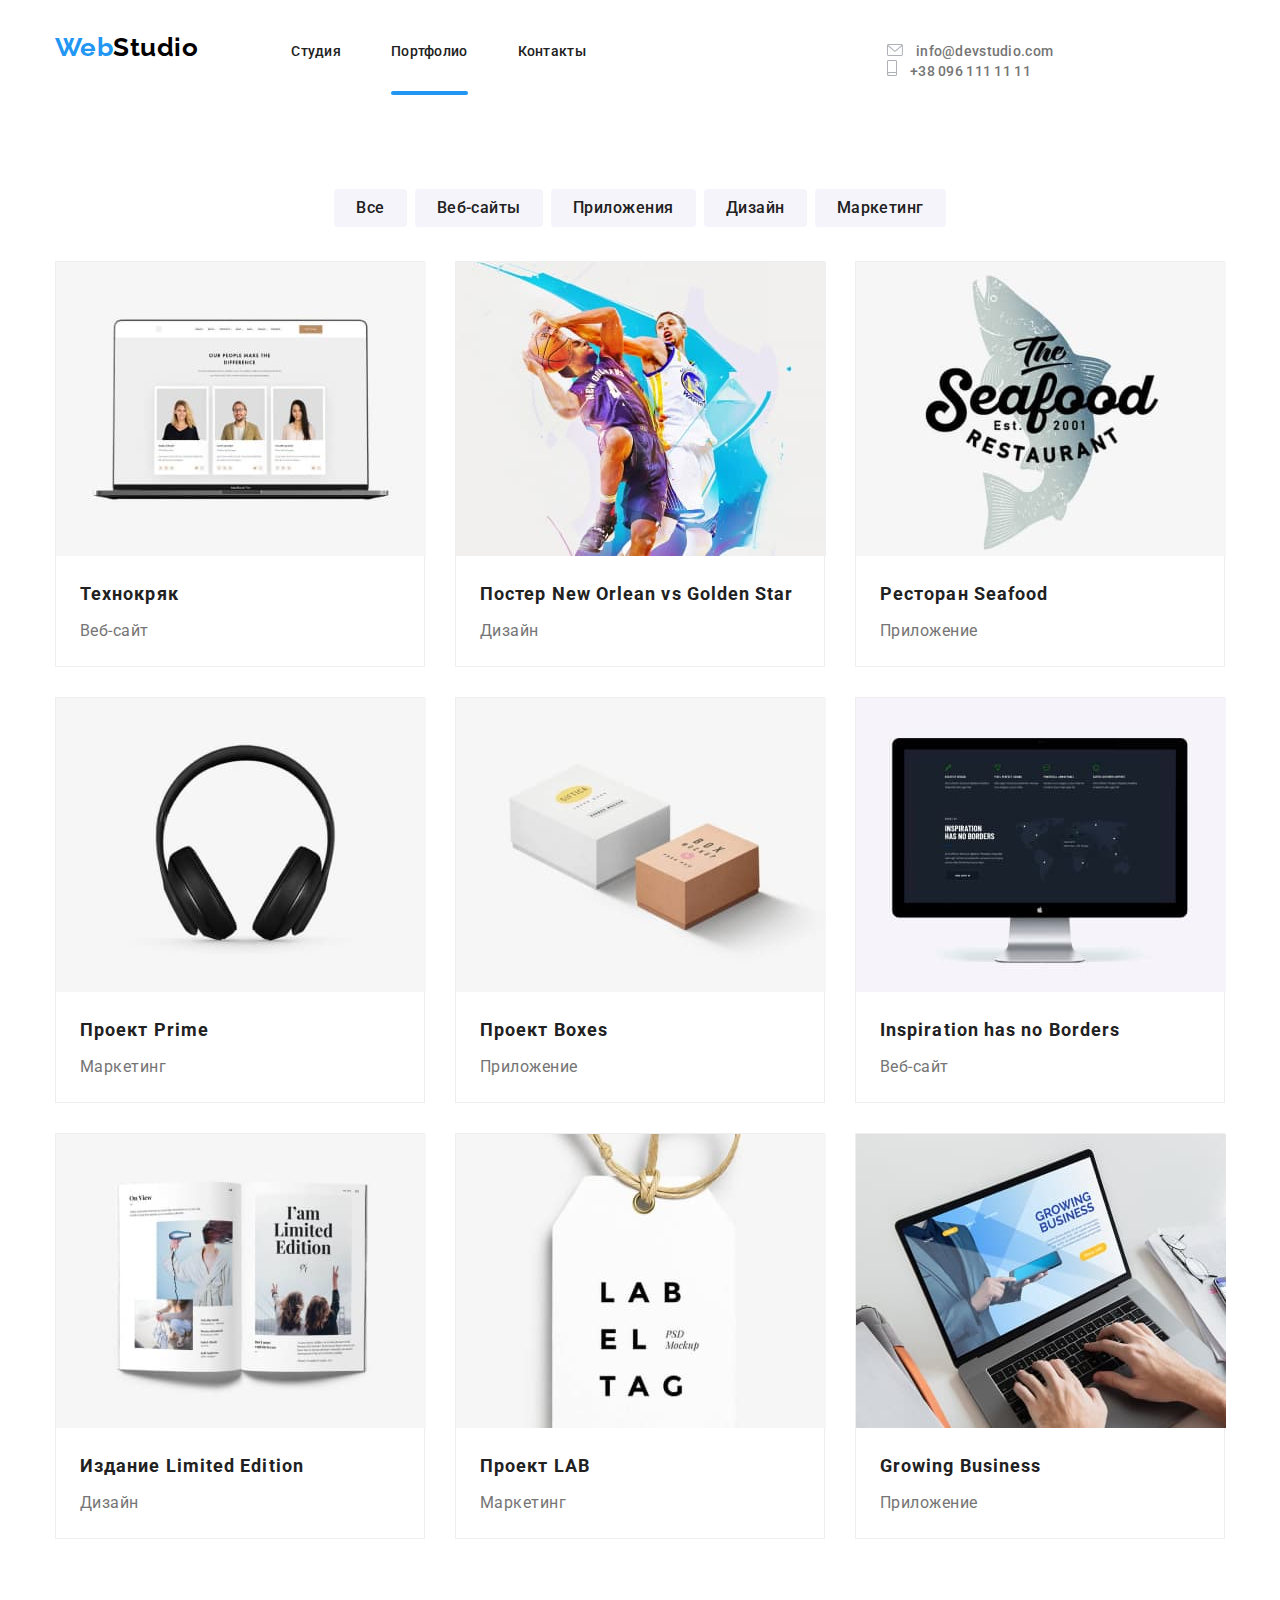
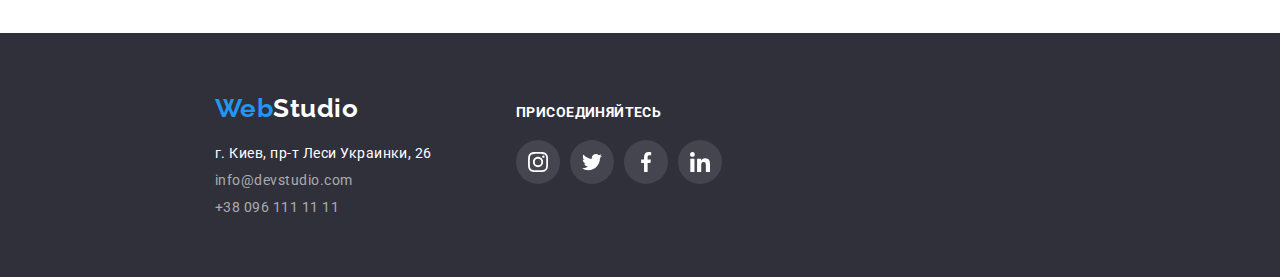
==== portfolio.html @ b7d872df "дз5" ====
<!DOCTYPE html>
<html lang="ru">
  <head>
    <meta charset="UTF-8" />
    <meta name="viewport" content="width=device-width, initial-scale=1.0" />
    <title>Портфолио</title>
    <link
      href="https://fonts.googleapis.com/css2?family=Raleway:wght@700&family=Roboto:wght@400;500;700;900&display=swap"
      rel="stylesheet"
    />
    <link
      rel="stylesheet"
      href="https://cdnjs.cloudflare.com/ajax/libs/modern-normalize/1.0.0/modern-normalize.css"
    />
    <link rel="stylesheet" href="./css/style.css" />
  </head>
  <body>
    <!--Шапка-->
    <header class="page-header">
      <div class="container">
        <nav class="main-nav">
          <a href="./index.html" class="header-logo" lang="en">
            <span class="logo">Web</span>Studio</a
          >
          <!--Навигация-->
          <ul class="site-nav">
            <li class="item">
              <a href="./index.html" class="link">Студия</a>
            </li>
            <li class="item">
              <a href="./portfolio.html" class="current-link">Портфолио</a>
            </li>
            <li class="item"><a href="" class="link">Контакты</a></li>
          </ul>
          <!--Контакты-->
          <ul class="contacts">
            <li class="contacts-list">
              <a href="mailto:info@devstudio.com" class="link">
                <svg class="icon-contacts-envelope">
                  <use href="./img/sprite.svg#icon-envelope"></use>
                </svg>
                info@devstudio.com</a
              >
            </li>
            <li class="contacts-list">
              <a href="tel:+380961111111" class="link">
                <svg class="icon-contacts-smartphone">
                  <use href="./img/sprite.svg#icon-smartphone"></use>
                </svg>
                +38 096 111 11 11</a
              >
            </li>
          </ul>
        </nav>
      </div>
    </header>
    <main>
      <section>
        <div class="container-portfolio">
          <!--фильтр-->
          <h1 hidden>Портфолио</h1>
          <ul class="button-list">
            <li class="button-list-item">
              <button type="button" class="portfolio-butten">Все</button>
            </li>
            <li class="button-list-item">
              <button type="button" class="portfolio-butten">Веб-сайты</button>
            </li>
            <li class="button-list-item">
              <button type="button" class="portfolio-butten">Приложения</button>
            </li>
            <li class="button-list-item">
              <button type="button" class="portfolio-butten">Дизайн</button>
            </li>
            <li class="button-list-item">
              <button type="button" class="portfolio-butten">Маркетинг</button>
            </li>
          </ul>
          <!--Работы-->
          <ul class="portfolio-list">
            <li class="portfolio-item">
              <a class="portfolio-link" href=""
                ><img src="./img/portfolio/tehno.jpg" alt="ноутбук" />
                <h2 class="portfolio-title">Технокряк</h2>
                <p class="portfolio-description">Веб-сайт</p></a
              >
            </li>
            <li class="portfolio-item">
              <a class="portfolio-link" href=""
                ><img
                  src="./img/portfolio/basket.jpg"
                  alt="два баскетболиста"
                />
                <h2 class="portfolio-title">
                  Постер<span lang="en"> New Orlean vs Golden Star</span>
                </h2>
                <p class="portfolio-description">Дизайн</p>
              </a>
            </li>
            <li class="portfolio-item">
              <a class="portfolio-link" href=""
                ><img
                  src="./img/portfolio/seafood.jpg"
                  alt="логотип ретсторана"
                />
                <h2 class="portfolio-title">Ресторан Seafood</h2>
                <p class="portfolio-description">Приложение</p>
              </a>
            </li>
            <li class="portfolio-item">
              <a class="portfolio-link" href=""
                ><img src="./img/portfolio/prime.jpg" alt="наушники" />
                <h2 class="portfolio-title">
                  Проект <span lang="en">Prime</span>
                </h2>
                <p class="portfolio-description">Маркетинг</p></a
              >
            </li>
            <li class="portfolio-item">
              <a class="portfolio-link" href=""
                ><img src="./img/portfolio/boxes.jpg" alt="2 коробки" />
                <h2 class="portfolio-title">
                  Проект <span lang="en">Boxes</span>
                </h2>
                <p class="portfolio-description">Приложение</p></a
              >
            </li>
            <li class="portfolio-item">
              <a class="portfolio-link" href=""
                ><img src="./img/portfolio/borders.jpg" alt="imac" />
                <h2 class="portfolio-title">
                  <span lang="en">Inspiration has no Borders</span>
                </h2>
                <p class="portfolio-description">Веб-сайт</p></a
              >
            </li>
            <li class="portfolio-item">
              <a class="portfolio-link" href=""
                ><img src="./img/portfolio/limited.jpg" alt="журнал" />
                <h2 class="portfolio-title">
                  Издание <span lang="en">Limited Edition</span>
                </h2>
                <p class="portfolio-description">Дизайн</p></a
              >
            </li>
            <li class="portfolio-item">
              <a class="portfolio-link" href=""
                ><img src="./img/portfolio/lab.jpg" alt="ярлык" />
                <h2 class="portfolio-title">Проект LAB</h2>
                <p class="portfolio-description">Маркетинг</p></a
              >
            </li>
            <li class="portfolio-item">
              <a class="portfolio-link" href=""
                ><img
                  src="./img/portfolio/growing.jpg"
                  alt="работа за ноутбуком"
                />
                <h2 class="portfolio-title">
                  <span lang="en">Growing Business</span>
                </h2>
                <p class="portfolio-description">Приложение</p></a
              >
            </li>
          </ul>
        </div>
      </section>
    </main>
    <!--адрес-->
    <footer class="footer">
      <div>
        <a href="./index.html" class="footer-logo" lang="en">
          <span class="logo-web">Web</span>Studio</a
        >
        <address>
          <ul class="contacts-footer">
            <li class="footer-list">
              <a
                href="https://goo.gl/maps/JRe7u6xurZRfVsGd8"
                target="_blank"
                class="link-adress"
                >г. Киев, пр-т Леси Украинки, 26
              </a>
            </li>
            <li class="footer-list">
              <a href="mailto:info@devstudio.com" class="link"
                >info@devstudio.com</a
              >
            </li>
            <li class="footer-list">
              <a href="tel:+380961111111" class="link">+38 096 111 11 11</a>
            </li>
          </ul>
        </address>
      </div>
      <div class="div-footer-social">
        <h2 class="footer-title">ПРИСОЕДИНЯЙТЕСЬ</h2>
        <ul class="footer-icon-list">
          <li class="footer-icon-item">
            <a href="" class="footer-icon-link">
              <svg class="footer-icon">
                <use href="./img/sprite.svg#instagram"></use></svg
            ></a>
          </li>
          <li class="footer-icon-item">
            <a href="" class="footer-icon-link">
              <svg class="footer-icon">
                <use href="./img/sprite.svg#twitter"></use></svg
            ></a>
          </li>
          <li class="footer-icon-item">
            <a href="" class="footer-icon-link">
              <svg class="footer-icon">
                <use href="./img/sprite.svg#facebook"></use></svg
            ></a>
          </li>
          <li class="footer-icon-item">
            <a href="" class="footer-icon-link">
              <svg class="footer-icon">
                <use href="./img/sprite.svg#linkedin"></use></svg
            ></a>
          </li>
        </ul>
      </div>
    </footer>
  </body>
</html>
---- css/style.css ----
*,
*::before,
*::after {
  margin: 0;
  padding: 0;
}

:root {
  --primary-text-color: #757575;
  --title-text-color: #212121;
  --secondary-text-color: #2196f3;
  --primary-white-color: #ffffff;
}

body {
  background-color: var(--primary-white-color);
  color: var(--primary-text-color);
  font-family: Roboto, sans-serif;
  letter-spacing: 0.03em;
  font-style: normal;
}

img {
  display: block;
}

.container {
  margin-left: auto;
  margin-right: auto;
  width: 1200px;
  padding-left: 15px;
  padding-right: 15px;

  /* outline: 2px solid red; */
}

/* header */
.page-header {
  display: flex;
  padding-bottom: 0px;
  padding-top: 32px;
  /* padding-top: 24px;
  padding-bottom: 25px;
  padding-left: 0px;
  padding-right: 0px; */
}

.main-nav {
  display: flex;
  align-items: baseline;
}

.logo {
  color: var(--secondary-text-color);
  text-decoration: none;
}
.header-logo {
  /* display: block; */
  color: #000000;
  text-decoration: none;
  font-family: Raleway, sans-serif;
  font-weight: 700;
  font-size: 26px;
  line-height: 1.19;
  /* padding-bottom: 21px; */
}

.site-nav .link {
  display: block;
  /* padding-bottom: 32px;
  padding-top: 32px; */

  color: var(--title-text-color);
  text-decoration: none;
}

.site-nav .item {
  margin-right: 50px;
}
.site-nav .item:last-child {
  margin-right: 0px;
}

.site-nav {
  list-style-type: none;
  letter-spacing: 0.02em;
  font-weight: 500;
  font-size: 14px;
  line-height: 1.14;
  display: flex;

  margin-left: 93px;
  margin-right: 301px;
}

.site-nav .link:hover,
.site-nav .link:focus {
  color: var(--secondary-text-color);
}
.current-link:hover,
.current-link:focus {
  color: var(--secondary-text-color);
}
.current-link {
  display: block;
  /* padding-bottom: 32px;
  padding-top: 32px; */

  color: var(--title-text-color);
  text-decoration: none;
}
.current-link::after {
  display: block;
  content: '';
  background-color: var(--secondary-text-color);
  /* width: 48px; */
  height: 4px;
  margin-top: 31px;
  padding: 0px;
  border-radius: 2px;
}

.contacts .link {
  color: var(--primary-text-color);
  text-decoration: none;
  font-style: normal;
}

.contacts {
  display: flex;
  flex-wrap: wrap;
  align-items: baseline;
  /* align-items: center; */

  list-style-type: none;
  letter-spacing: 0.02em;
  font-weight: 500;
  font-size: 14px;
  line-height: 1.14;
  list-style: none;
  /* padding-bottom: 32px; */
}

.icon-contacts-envelope {
  margin-right: 10px;
  width: 16px;
  height: 12px;
  border: none;
  fill: #afb1b8;
}

.icon-contacts-smartphone {
  margin-right: 10px;
  width: 10px;
  height: 16px;
  fill: #afb1b8;
}

.link:hover .icon-contacts-envelope {
  fill: var(--secondary-text-color);
}
.link:hover .icon-contacts-smartphone {
  fill: var(--secondary-text-color);
}
.contacts .link:hover,
.contacts .link:focus {
  color: var(--secondary-text-color);
}

.contacts-list {
  margin-right: 30px;
}
.contacts-list:last-child {
  margin-right: 0px;
}

/* hero */
.container-hero {
  max-width: 1600px;
  height: 600px;
  margin-left: auto;
  margin-right: auto;
  /* background-color: #2f303a; */
  text-align: center;
  padding-top: 200px;
  padding-right: 452px;
  padding-bottom: 200px;
  padding-left: 452px;
  background-image: linear-gradient(
      to right,
      rgba(47, 48, 58, 0.4),
      rgba(47, 48, 58, 0.4)
    ),
    url('../img/hero/hero.jpg');
  background-repeat: no-repeat;
  background-position: center;
}

/* .hero {
  background-image: url(./img/hero/hero.jpg);
} */

.hero-button {
  font-family: Roboto, sans-serif;
  font-style: normal;
  font-weight: 700;
  font-size: 16px;
  line-height: 1.875;
  background-color: var(--secondary-text-color);
  color: var(--primary-white-color);
  letter-spacing: 0.06em;
  box-shadow: 0px 4px 4px rgba(0, 0, 0, 0.15);

  border-radius: 4px;
  padding: 10px 32px;
  border: 0px;

  min-width: 136px;
  min-height: 30px;
}

/* modal */

.backdrop {
  position: fixed;
  background-color: rgba(0, 0, 0, 0.2);
  width: 100%;
  height: 100%;
  top: 0;
  left: 0;
}
.backdrop.is-hidden {
  opacity: 0;
  pointer-events: none;
}

.modal {
  position: absolute;
  width: 528px;
  height: 581px;
  background-color: #ffffff;
  top: 50%;
  left: 50%;
  transform: translate(-50%, -50%);
}

/* .backdrop {
  position: fixed;
  top: 0;
  left: 0;
  width: 100%;
  height: 100%;
  background-color: rgba(255, 165, 0, 0.5);
}
.backdrop.is-hidden {
  opacity: 0;
  pointer-events: none;
}
.modal {
  position: absolute;
  top: 50%;
  left: 50%;
  transform: translate(-50%, -50%);

  min-height: 300px;
  min-width: 400px;
  padding: 15px;

  background-color: #fff;
} */

.hero-title {
  color: var(--primary-white-color);
  letter-spacing: 0.06em;
  font-size: 44px;
  line-height: 1.363;
  font-weight: 900;
  text-align: center;
  text-transform: uppercase;

  margin-top: 0px;
  margin-bottom: 30px;
}

/*.hero-button:hover,
.hero-button:focus {
  color: var(--primary-white-color);
  background-color: var(--secondary-text-color);
}*/

/* features */
.features {
  padding-top: 94px;
  padding-bottom: 94px;
}

.features-title {
  color: var(--title-text-color);
  font-weight: 700;
  font-size: 14px;
  line-height: 1.14;
  text-transform: uppercase;
  padding-top: 30px;
}
.features-text {
  font-weight: 400;
  font-size: 14px;
  line-height: 1.7;
}

.features-list {
  list-style-type: none;
  display: flex;
}

/* .features-icon-div {
  display: flex;
  justify-content: center;
  align-items: center;
  width: 270px;
  height: 120px;
  background-color: #f5f4fa;
  border-radius: 4px;
} */
/* .icon-features {
  width: 70px;
  height: 70px;
} */
.features-item::before {
  display: block;
  content: '';
  width: 270px;
  height: 120px;
  background-color: #f5f4fa;
  border-radius: 4px;
  background-image: url(../img/features/antenna.svg);
}

.features-item.antenna::before {
  display: block;
  content: '';
  width: 270px;
  height: 120px;
  background-color: #f5f4fa;
  border-radius: 4px;
  background-image: url(../img/features/antenna.svg);
  background-repeat: no-repeat;
  background-position: center;
}
.features-item.clock::before {
  display: block;
  content: '';
  width: 270px;
  height: 120px;
  background-color: #f5f4fa;
  border-radius: 4px;
  background-image: url(../img/features/clock.svg);
  background-repeat: no-repeat;
  background-position: center;
}
.features-item.diagram::before {
  display: block;
  content: '';
  width: 270px;
  height: 120px;
  background-color: #f5f4fa;
  border-radius: 4px;
  background-image: url(../img/features/diagram.svg);
  background-repeat: no-repeat;
  background-position: center;
}
.features-item.astronaut::before {
  display: block;
  content: '';
  width: 270px;
  height: 120px;
  background-color: #f5f4fa;
  border-radius: 4px;
  background-image: url(../img/features/astronaut.svg);
  background-repeat: no-repeat;
  background-position: center;
}

.features-item {
  margin-right: 30px;
}
.features-item:last-child {
  margin-right: 0px;
}

/* work */
.work {
  padding-bottom: 94px;
}

.work-list {
  display: flex;
  list-style-type: none;
}
.work-item {
  margin-right: 30px;
  position: relative;
}
.work-item:last-child {
  margin-right: 0px;
}

.work-title {
  color: var(--title-text-color);
  font-weight: 700;
  font-size: 36px;
  line-height: 1.16;
  text-align: center;
  margin-bottom: 50px;
}

.label {
  position: absolute;

  display: flex;
  align-items: center;
  justify-content: center;

  bottom: 0%;

  height: 70px;
  width: 370px;

  background-color: rgba(47, 48, 58, 0.8);
  color: var(--primary-white-color);
  font-style: normal;
  font-weight: 700;
  font-size: 14px;
  line-height: 1.14;
  letter-spacing: 0.03em;
  text-transform: uppercase;
}

/* team */
.team {
  padding-bottom: 94px;
  background-color: #f5f4fa;
}

.team-title {
  color: var(--title-text-color);
  font-weight: 700;
  font-size: 36px;
  line-height: 1.16;
  text-align: center;
  padding-top: 94px;
  margin-bottom: 50px;
}

.team-list {
  list-style-type: none;
  display: flex;
}

.team-item {
  margin-right: 30px;
  padding-bottom: 30px;
  background-color: #ffffff;
  border-radius: 0px 0px 4px 4px;
  box-shadow: 0px 1px 3px rgba(0, 0, 0, 0.12), 0px 1px 1px rgba(0, 0, 0, 0.14),
    0px 2px 1px rgba(0, 0, 0, 0.2);
}
.team-item:last-child {
  margin-right: 0px;
}

.team-name {
  font-weight: 500;
  font-size: 16px;
  line-height: 1.18;
  text-align: center;
  color: var(--title-text-color);

  margin-top: 30px;
  margin-bottom: 10px;
}

.team-profession {
  color: var(--primary-text-color);
  font-weight: 400;
  font-size: 16px;
  line-height: 1.18;
  text-align: center;
}

.icon-team-list {
  display: flex;
  flex-wrap: wrap;
  list-style: none;
  justify-content: center;
  margin-top: 16px;
}

/* .icon-team-item {
  margin-right: 10px;
} */
.icon-social {
  width: 20px;
  height: 20px;
  fill: #afb1b8;
}
/* .icon-twitter {
  width: 20px;
  height: 20px;
  fill: #afb1b8;
}
.icon-facebook {
  width: 20px;
  height: 20px;
  fill: #afb1b8;
}
.icon-linkedin {
  width: 20px;
  height: 20px;
  fill: #afb1b8;
} */
.social-link {
  display: flex;
  align-items: center;
  justify-content: center;
  width: 44px;
  height: 44px;
  border-radius: 50%;
}
.social-link:hover {
  background-color: var(--secondary-text-color);
}
.social-link:hover .icon-social {
  fill: var(--primary-white-color);
}

.icon-team-item:not(:last-child) {
  margin-right: 10px;
}

/* clients */

.clients-title {
  color: var(--title-text-color);
  font-weight: 700;
  font-size: 36px;
  line-height: 1.16;
  text-align: center;
  padding-top: 94px;
  margin-bottom: 50px;
}
.clients-list {
  list-style-type: none;
  display: flex;
  padding-bottom: 94px;
  justify-content: center;
}

.icon-clients-link {
  display: flex;
  width: 170px;
  height: 90px;
  justify-content: center;
  align-items: center;

  border: 1px solid #afb1b8;
  border-radius: 4px;
}
.icon-clients-link:hover {
  border: 1px solid var(--secondary-text-color);
}

.clients-list-item:not(:last-child) {
  margin-right: 30px;
}
.icon-clients-logo1 {
  width: 44.27px;
  height: 49.23px;
  fill: #afb1b8;
}
.icon-clients-link:hover .icon-clients-logo1 {
  fill: var(--secondary-text-color);
}
.icon-clients-logo2 {
  width: 40px;
  height: 52px;
  fill: #afb1b8;
}
.icon-clients-link:hover .icon-clients-logo2 {
  fill: var(--secondary-text-color);
}
.icon-clients-logo3 {
  width: 41px;
  height: 42.6px;
  fill: #afb1b8;
}
.icon-clients-link:hover .icon-clients-logo3 {
  fill: var(--secondary-text-color);
}
.icon-clients-logo4 {
  width: 79.66px;
  height: 42.02px;
  fill: #afb1b8;
}
.icon-clients-link:hover .icon-clients-logo4 {
  fill: var(--secondary-text-color);
}
.icon-clients-logo5 {
  width: 59px;
  height: 47px;
  fill: #afb1b8;
}
.icon-clients-link:hover .icon-clients-logo5 {
  fill: var(--secondary-text-color);
}
.icon-clients-logo6 {
  width: 88.48px;
  height: 45.44px;
  fill: #afb1b8;
}
.icon-clients-link:hover .icon-clients-logo6 {
  fill: var(--secondary-text-color);
}
/*footer*/
.footer {
  display: flex;
  align-items: baseline;
  background-color: #2f303a;

  margin-left: auto;
  margin-right: auto;
  width: 1600px;
  padding-left: 215px;
  padding-right: 1154px;
  padding-top: 60px;
  padding-bottom: 60px;
}

/* .div-footer-contacts {
} */
.div-footer-social {
  padding-left: 70px;
}

.contacts-footer {
  display: block;
  width: 231px;
  list-style-type: none;
}
.footer-list {
  margin-bottom: 9px;
}
.footer-list:last-child {
  margin-bottom: 0px;
}

.logo-web {
  color: var(--secondary-text-color);
  text-decoration: none;
}
.footer-logo {
  display: block;
  color: #ffffff;
  text-decoration: none;
  font-family: Raleway, sans-serif;
  font-weight: 700;
  font-size: 26px;
  line-height: 1.19;
  margin-bottom: 20px;
}

.contacts-footer .link {
  list-style-type: none;
  font-weight: 400;
  font-size: 14px;
  line-height: 1.14;
  color: rgba(255, 255, 255, 0.6);
  text-decoration: none;
  font-style: normal;
}
.contacts-footer .link-adress {
  list-style-type: none;
  font-weight: 400;
  font-size: 14px;
  line-height: 1.14;
  color: var(--primary-white-color);
  text-decoration: none;
  font-style: normal;
}

.contacts-footer .link:hover,
.contacts-footer .link:focus,
.contacts-footer .link-adress:hover,
.contacts-footer .link-adress:focus {
  color: var(--secondary-text-color);
}
/* social-footer */

.footer-title {
  font-weight: 700;
  font-size: 14px;
  line-height: 16px;
  letter-spacing: 0.03em;
  color: var(--primary-white-color);
  margin-bottom: 20px;
}

.footer-icon-item:not(:last-child) {
  margin-right: 10px;
}
.footer-icon-list {
  list-style: none;
  display: flex;
}
.footer-icon-link {
  display: flex;
  justify-content: center;
  align-items: center;
  border-radius: 50%;
  width: 44px;
  height: 44px;
  background-color: rgba(255, 255, 255, 0.1);
}
.footer-icon-link:hover {
  background-color: var(--secondary-text-color);
}
.footer-icon {
  width: 20px;
  height: 20px;
  fill: var(--primary-white-color);
}

/*portfolio*/

.container-portfolio {
  margin-left: auto;
  margin-right: auto;
  width: 1200px;
  padding-left: 15px;
  padding-right: 15px;
  padding-top: 94px;
  padding-bottom: 94px;

  /* outline: 2px solid green; */
}

/*list-button*/
.button-list {
  list-style-type: none;
  display: flex;
  justify-content: center;
}
.button-list .button-list-item {
  margin-right: 8px;
}

.button-list-item:last-child {
  margin-right: 0px;
}
.portfolio-butten {
  background-color: #f5f4fa;
  color: var(--title-text-color);
  font-weight: 500;
  font-size: 16px;
  line-height: 1.62;
  text-align: center;
  letter-spacing: 0.03em;
  font-family: Roboto, sans-serif;
  border-radius: 4px;
  padding: 6px 22px;
  border: 0px;
}

.portfolio-butten:hover,
.portfolio-butten:focus {
  background-color: var(--secondary-text-color);
  color: var(--primary-white-color);
  box-shadow: 0px 3px 1px rgba(0, 0, 0, 0.1), 0px 1px 2px rgba(0, 0, 0, 0.08),
    0px 2px 2px rgba(0, 0, 0, 0.12);
  border-radius: 4px;
}

/*portfolio-list*/

.portfolio-list {
  list-style-type: none;
  display: flex;
  flex-wrap: wrap;
}
.portfolio-item {
  width: 370px;
  margin-right: 30px;
  margin-bottom: 30px;
  border: 1px solid #eeeeee;
  box-sizing: border-box;
}
.portfolio-item:hover,
.portfolio-item:focus {
  box-shadow: 0px 1px 1px rgba(0, 0, 0, 0.12), 0px 4px 4px rgba(0, 0, 0, 0.06),
    1px 4px 6px rgba(0, 0, 0, 0.16);
}

.portfolio-item:nth-child(3n) {
  margin-right: 0px;
}

.portfolio-item:nth-child(-n + 3) {
  margin-top: 34px;
}
.portfolio-item:nth-last-child(-n + 3) {
  margin-bottom: 0px;
}

.portfolio-link {
  text-decoration: none;
}

.portfolio-title {
  color: var(--title-text-color);
  font-weight: 700;
  font-size: 18px;
  line-height: 2;
  letter-spacing: 0.06em;
  margin-top: 20px;
  margin-left: 24px;
  margin-bottom: 4px;
  margin-right: 24px;
}

.portfolio-description {
  font-weight: 400;
  font-size: 16px;
  line-height: 1.87;
  color: var(--primary-text-color);
  margin-top: 0px;
  margin-bottom: 20px;
  margin-right: 24px;
  margin-left: 24px;
}
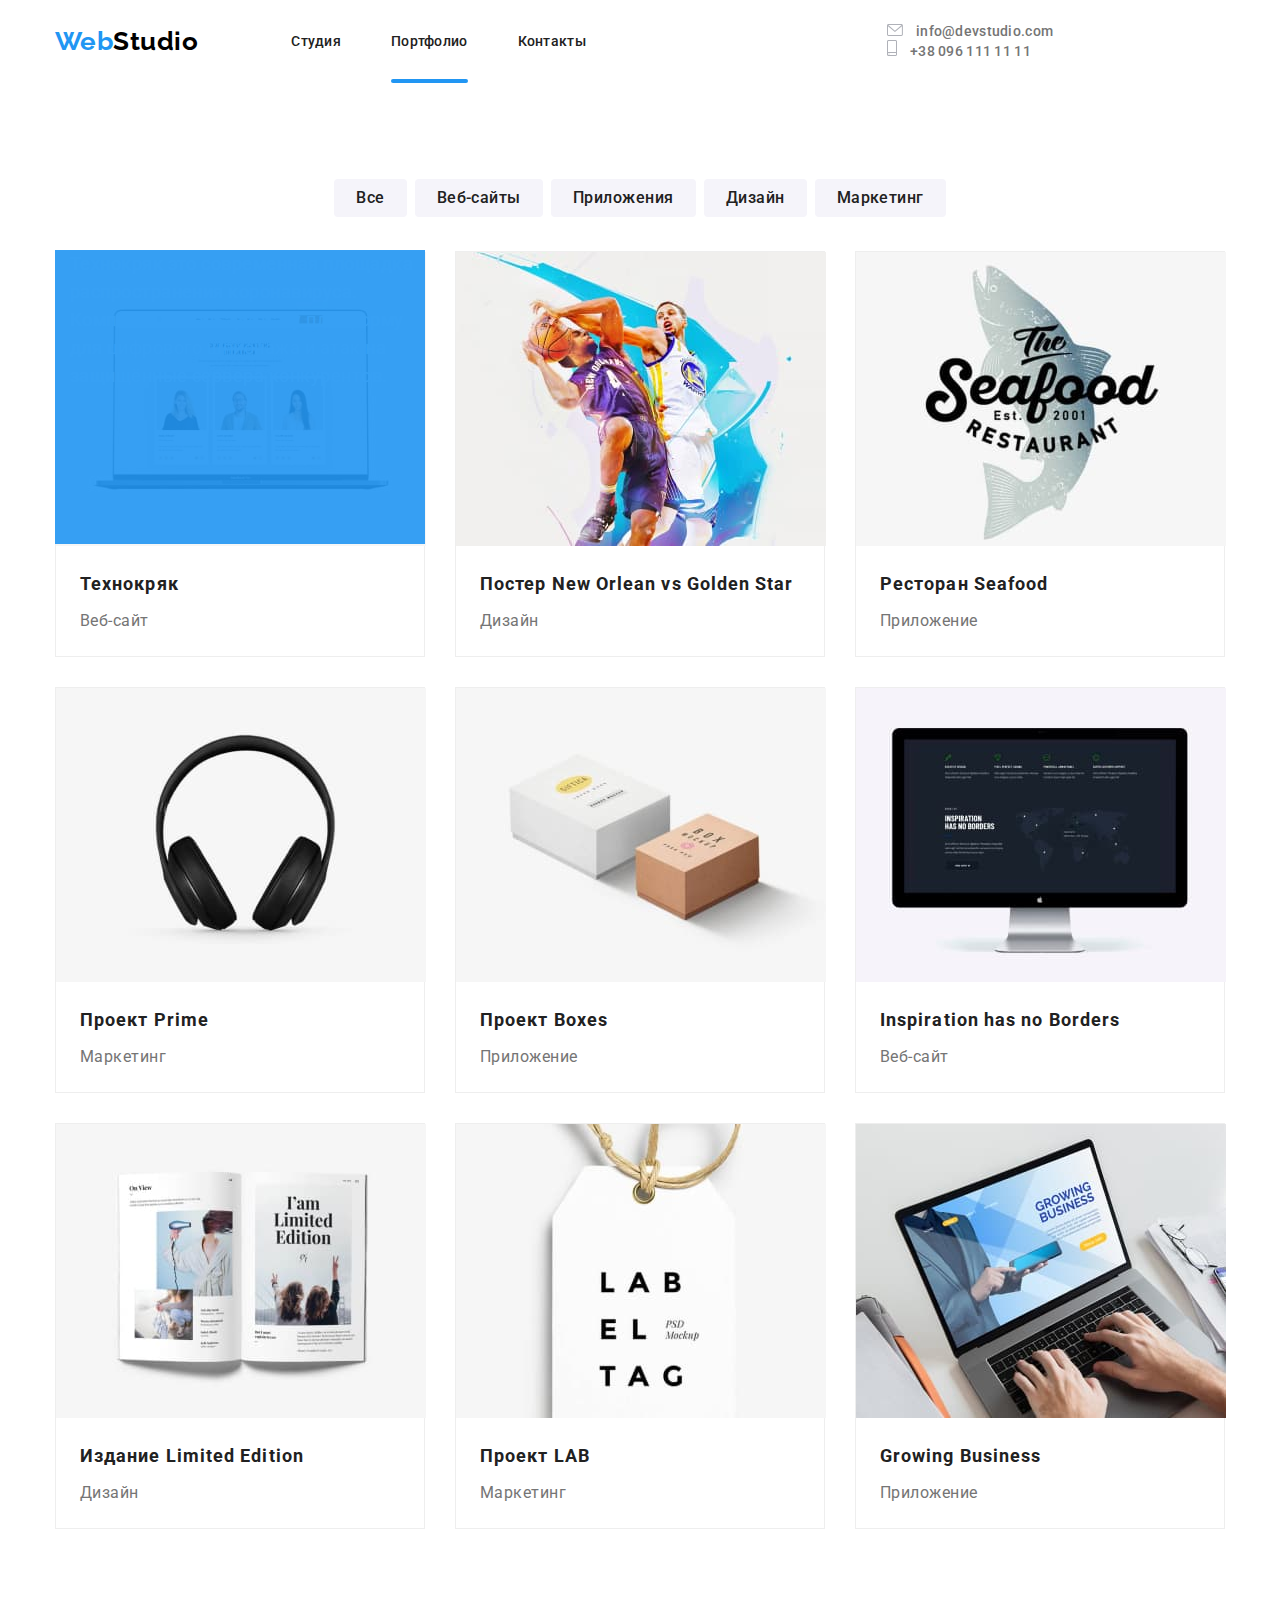
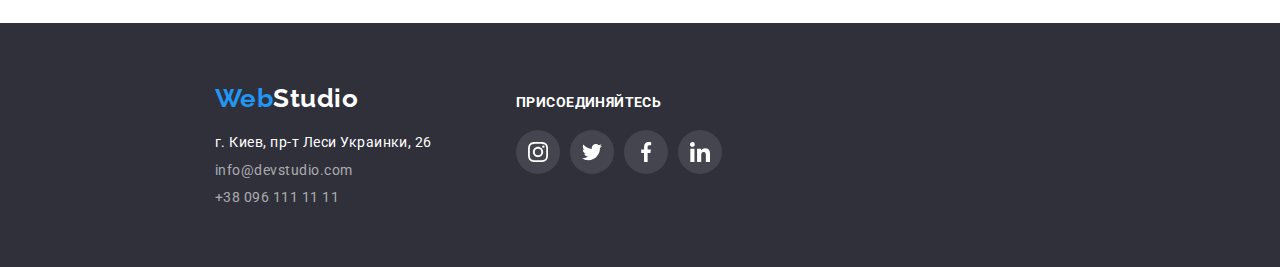
==== commit 5a59b818: "portfolio" ====
--- a/portfolio.html
+++ b/portfolio.html
@@ -79,11 +79,18 @@
           <!--Работы-->
           <ul class="portfolio-list">
             <li class="portfolio-item">
-              <a class="portfolio-link" href=""
-                ><img src="./img/portfolio/tehno.jpg" alt="ноутбук" />
+              <a class="portfolio-link" href="">
+                <div class="portfolio-thumb">
+                  <img src="./img/portfolio/tehno.jpg" alt="ноутбук" />
+                  <p class="portfolio-text">
+                    Технокряк это современная площадка распространения
+                    коронавируса. Компании используют эту платформу для
+                    цифрового шпионажа и атак на защищённые сервера конкурентов.
+                  </p>
+                </div>
                 <h2 class="portfolio-title">Технокряк</h2>
-                <p class="portfolio-description">Веб-сайт</p></a
-              >
+                <p class="portfolio-description">Веб-сайт</p>
+              </a>
             </li>
             <li class="portfolio-item">
               <a class="portfolio-link" href=""
--- a/css/style.css
+++ b/css/style.css
@@ -37,8 +37,8 @@
 /* header */
 .page-header {
   display: flex;
-  padding-bottom: 0px;
-  padding-top: 32px;
+  padding-bottom: 25px;
+  padding-top: 24px;
   /* padding-top: 24px;
   padding-bottom: 25px;
   padding-left: 0px;
@@ -47,7 +47,7 @@
 
 .main-nav {
   display: flex;
-  align-items: baseline;
+  align-items: center;
 }
 
 .logo {
@@ -103,6 +103,7 @@
 }
 .current-link {
   display: block;
+  position: relative;
   /* padding-bottom: 32px;
   padding-top: 32px; */
 
@@ -112,11 +113,12 @@
 .current-link::after {
   display: block;
   content: '';
+  position: absolute;
+  bottom: -33px;
   background-color: var(--secondary-text-color);
-  /* width: 48px; */
+  width: 100%;
   height: 4px;
-  margin-top: 31px;
-  padding: 0px;
+
   border-radius: 2px;
 }
 
@@ -788,6 +790,7 @@
   flex-wrap: wrap;
 }
 .portfolio-item {
+  position: relative;
   width: 370px;
   margin-right: 30px;
   margin-bottom: 30px;
@@ -837,3 +840,32 @@
   margin-right: 24px;
   margin-left: 24px;
 }
+
+.portfolio-text {
+  position: absolute;
+  display: flex;
+
+  width: 370px;
+  height: 294px;
+  top: 36%;
+  left: 54%;
+  transform: translate(-50%, -50%);
+
+  font-style: normal;
+  font-weight: 400;
+  font-size: 18px;
+  line-height: 1.55;
+  color: var(--primary-white-color);
+}
+
+.portfolio-text::before {
+  display: inline-block;
+  content: '';
+
+  position: absolute;
+
+  right: 15px;
+  width: 100%;
+  height: 100%;
+  background-color: rgba(33, 150, 243, 0.9);
+}
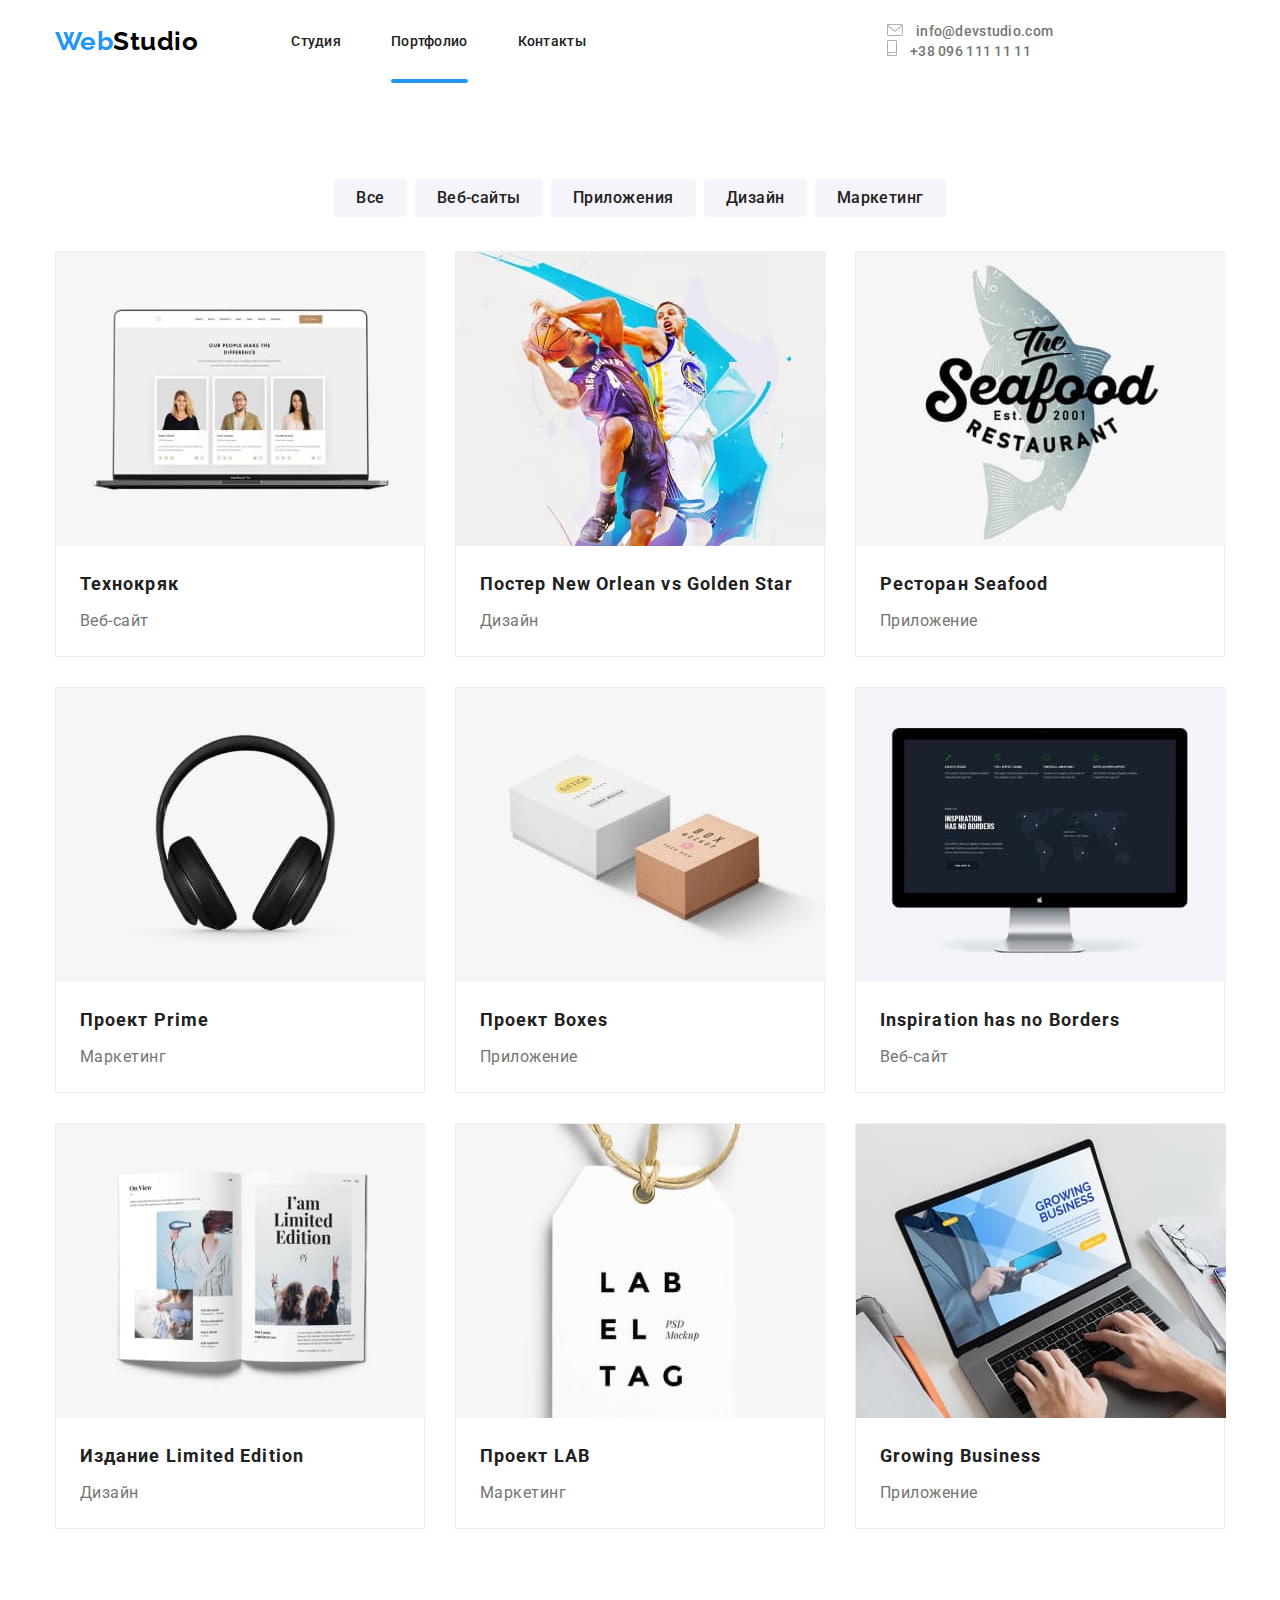
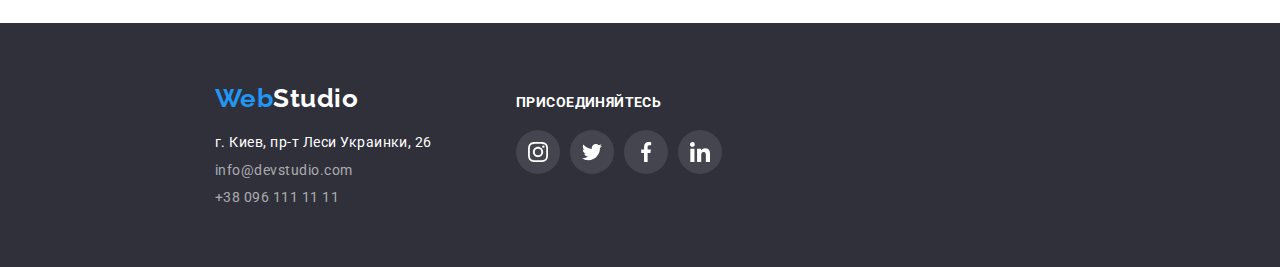
==== commit 2420e225: "port" ====
--- a/portfolio.html
+++ b/portfolio.html
@@ -82,22 +82,35 @@
               <a class="portfolio-link" href="">
                 <div class="portfolio-thumb">
                   <img src="./img/portfolio/tehno.jpg" alt="ноутбук" />
-                  <p class="portfolio-text">
-                    Технокряк это современная площадка распространения
-                    коронавируса. Компании используют эту платформу для
-                    цифрового шпионажа и атак на защищённые сервера конкурентов.
-                  </p>
+                  <div class="overlay">
+                    <p class="portfolio-text">
+                      Технокряк это современная площадка распространения
+                      коронавируса. Компании используют эту платформу для
+                      цифрового шпионажа и атак на защищённые сервера
+                      конкурентов.
+                    </p>
+                  </div>
                 </div>
                 <h2 class="portfolio-title">Технокряк</h2>
                 <p class="portfolio-description">Веб-сайт</p>
               </a>
             </li>
             <li class="portfolio-item">
-              <a class="portfolio-link" href=""
-                ><img
-                  src="./img/portfolio/basket.jpg"
-                  alt="два баскетболиста"
-                />
+              <a class="portfolio-link" href="">
+                <div class="portfolio-thumb">
+                  <img
+                    src="./img/portfolio/basket.jpg"
+                    alt="два баскетболиста"
+                  />
+                  <div class="overlay">
+                    <p class="portfolio-text">
+                      Технокряк это современная площадка распространения
+                      коронавируса. Компании используют эту платформу для
+                      цифрового шпионажа и атак на защищённые сервера
+                      конкурентов.
+                    </p>
+                  </div>
+                </div>
                 <h2 class="portfolio-title">
                   Постер<span lang="en"> New Orlean vs Golden Star</span>
                 </h2>
@@ -106,17 +119,37 @@
             </li>
             <li class="portfolio-item">
               <a class="portfolio-link" href=""
-                ><img
-                  src="./img/portfolio/seafood.jpg"
-                  alt="логотип ретсторана"
-                />
+                ><div class="portfolio-thumb">
+                  <img
+                    src="./img/portfolio/seafood.jpg"
+                    alt="логотип ретсторана"
+                  />
+                  <div class="overlay">
+                    <p class="portfolio-text">
+                      Технокряк это современная площадка распространения
+                      коронавируса. Компании используют эту платформу для
+                      цифрового шпионажа и атак на защищённые сервера
+                      конкурентов.
+                    </p>
+                  </div>
+                </div>
                 <h2 class="portfolio-title">Ресторан Seafood</h2>
                 <p class="portfolio-description">Приложение</p>
               </a>
             </li>
             <li class="portfolio-item">
               <a class="portfolio-link" href=""
-                ><img src="./img/portfolio/prime.jpg" alt="наушники" />
+                ><div class="portfolio-thumb">
+                  <img src="./img/portfolio/prime.jpg" alt="наушники" />
+                  <div class="overlay">
+                    <p class="portfolio-text">
+                      Технокряк это современная площадка распространения
+                      коронавируса. Компании используют эту платформу для
+                      цифрового шпионажа и атак на защищённые сервера
+                      конкурентов.
+                    </p>
+                  </div>
+                </div>
                 <h2 class="portfolio-title">
                   Проект <span lang="en">Prime</span>
                 </h2>
@@ -125,7 +158,17 @@
             </li>
             <li class="portfolio-item">
               <a class="portfolio-link" href=""
-                ><img src="./img/portfolio/boxes.jpg" alt="2 коробки" />
+                ><div class="portfolio-thumb">
+                  <img src="./img/portfolio/boxes.jpg" alt="2 коробки" />
+                  <div class="overlay">
+                    <p class="portfolio-text">
+                      Технокряк это современная площадка распространения
+                      коронавируса. Компании используют эту платформу для
+                      цифрового шпионажа и атак на защищённые сервера
+                      конкурентов.
+                    </p>
+                  </div>
+                </div>
                 <h2 class="portfolio-title">
                   Проект <span lang="en">Boxes</span>
                 </h2>
@@ -134,7 +177,17 @@
             </li>
             <li class="portfolio-item">
               <a class="portfolio-link" href=""
-                ><img src="./img/portfolio/borders.jpg" alt="imac" />
+                ><div class="portfolio-thumb">
+                  <img src="./img/portfolio/borders.jpg" alt="imac" />
+                  <div class="overlay">
+                    <p class="portfolio-text">
+                      Технокряк это современная площадка распространения
+                      коронавируса. Компании используют эту платформу для
+                      цифрового шпионажа и атак на защищённые сервера
+                      конкурентов.
+                    </p>
+                  </div>
+                </div>
                 <h2 class="portfolio-title">
                   <span lang="en">Inspiration has no Borders</span>
                 </h2>
@@ -143,7 +196,17 @@
             </li>
             <li class="portfolio-item">
               <a class="portfolio-link" href=""
-                ><img src="./img/portfolio/limited.jpg" alt="журнал" />
+                ><div class="portfolio-thumb">
+                  <img src="./img/portfolio/limited.jpg" alt="журнал" />
+                  <div class="overlay">
+                    <p class="portfolio-text">
+                      Технокряк это современная площадка распространения
+                      коронавируса. Компании используют эту платформу для
+                      цифрового шпионажа и атак на защищённые сервера
+                      конкурентов.
+                    </p>
+                  </div>
+                </div>
                 <h2 class="portfolio-title">
                   Издание <span lang="en">Limited Edition</span>
                 </h2>
@@ -152,17 +215,37 @@
             </li>
             <li class="portfolio-item">
               <a class="portfolio-link" href=""
-                ><img src="./img/portfolio/lab.jpg" alt="ярлык" />
+                ><div class="portfolio-thumb">
+                  <img src="./img/portfolio/lab.jpg" alt="ярлык" />
+                  <div class="overlay">
+                    <p class="portfolio-text">
+                      Технокряк это современная площадка распространения
+                      коронавируса. Компании используют эту платформу для
+                      цифрового шпионажа и атак на защищённые сервера
+                      конкурентов.
+                    </p>
+                  </div>
+                </div>
                 <h2 class="portfolio-title">Проект LAB</h2>
                 <p class="portfolio-description">Маркетинг</p></a
               >
             </li>
             <li class="portfolio-item">
               <a class="portfolio-link" href=""
-                ><img
-                  src="./img/portfolio/growing.jpg"
-                  alt="работа за ноутбуком"
-                />
+                ><div class="portfolio-thumb">
+                  <img
+                    src="./img/portfolio/growing.jpg"
+                    alt="работа за ноутбуком"
+                  />
+                  <div class="overlay">
+                    <p class="portfolio-text">
+                      Технокряк это современная площадка распространения
+                      коронавируса. Компании используют эту платформу для
+                      цифрового шпионажа и атак на защищённые сервера
+                      конкурентов.
+                    </p>
+                  </div>
+                </div>
                 <h2 class="portfolio-title">
                   <span lang="en">Growing Business</span>
                 </h2>
--- a/css/style.css
+++ b/css/style.css
@@ -790,7 +790,7 @@
   flex-wrap: wrap;
 }
 .portfolio-item {
-  position: relative;
+  /* position: relative; */
   width: 370px;
   margin-right: 30px;
   margin-bottom: 30px;
@@ -815,6 +815,8 @@
 }
 
 .portfolio-link {
+  /* position: relative; */
+  /* display: flex; */
   text-decoration: none;
 }
 
@@ -842,30 +844,33 @@
 }
 
 .portfolio-text {
-  position: absolute;
-  display: flex;
-
-  width: 370px;
-  height: 294px;
-  top: 36%;
-  left: 54%;
-  transform: translate(-50%, -50%);
+  padding-top: 63px;
+  padding-left: 39px;
 
   font-style: normal;
   font-weight: 400;
   font-size: 18px;
   line-height: 1.55;
+
   color: var(--primary-white-color);
 }
 
-.portfolio-text::before {
-  display: inline-block;
-  content: '';
-
+.overlay {
   position: absolute;
-
-  right: 15px;
-  width: 100%;
+  background-color: rgba(33, 150, 243, 0.9);
+  width: 370px;
   height: 100%;
-  background-color: rgba(33, 150, 243, 0.9);
-}
+  top: 0;
+  left: 0;
+  transform: translateY(50px);
+  transition: all 250ms;
+  opacity: 0;
+}
+.portfolio-thumb {
+  position: relative;
+}
+
+.portfolio-item:hover .overlay {
+  transform: translateY(0);
+  opacity: 1;
+}
